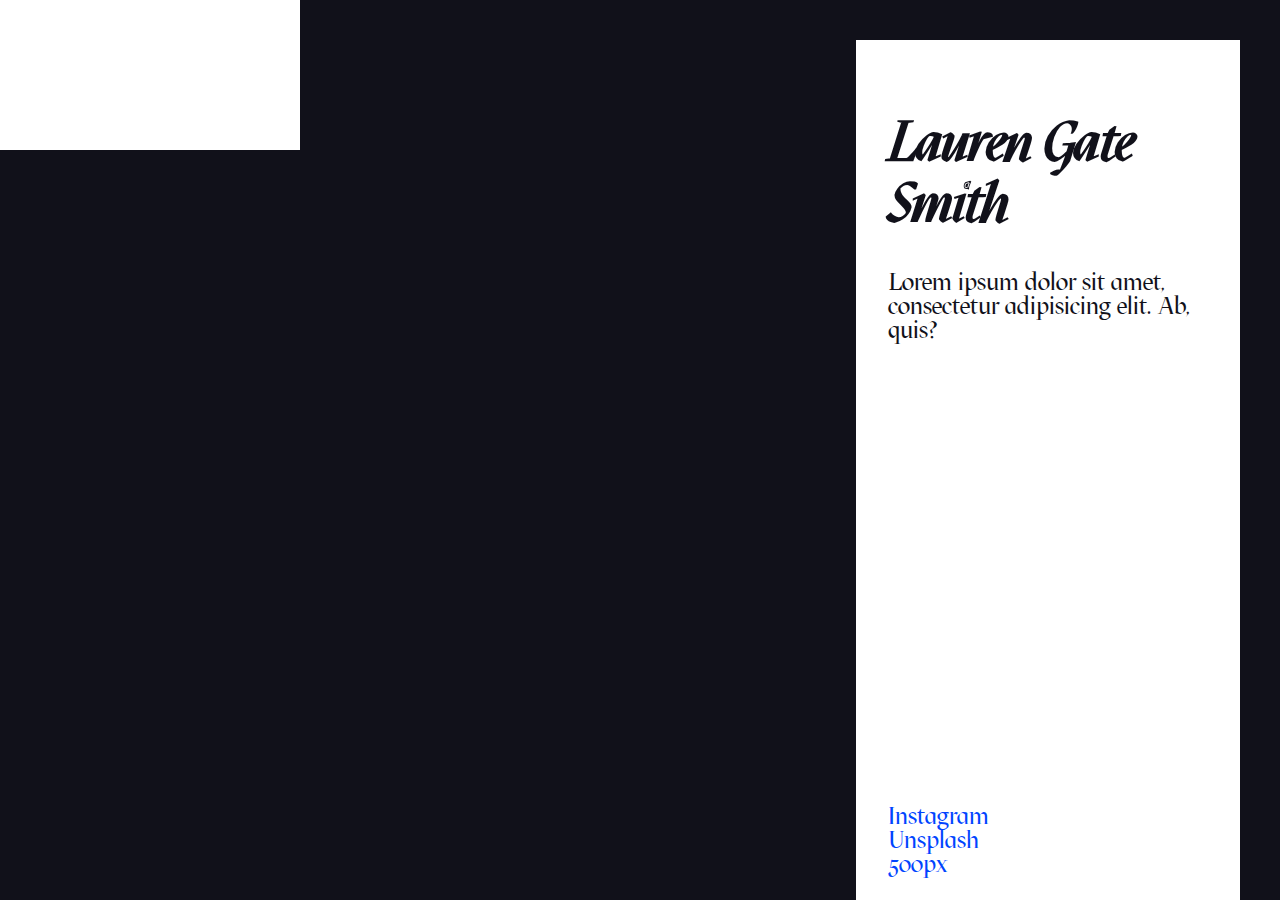
==== 02-kaleidoscope/index.html @ 41eb8d1a "Init kaleidoscope project, add readme.m" ====
<!doctype html>
<html lang="en">
<head>
    <meta charset="UTF-8">
    <meta name="viewport"
          content="width=device-width, user-scalable=no, initial-scale=1.0, maximum-scale=1.0, minimum-scale=1.0">
    <meta http-equiv="X-UA-Compatible" content="ie=edge">

    <link rel="stylesheet" href="styles.css">
    <title>Document</title>
</head>

<body>

<div class="canvas-holder">
    <canvas></canvas>
</div>

<div class="info">
    <header>
        <h1>Lauren Gate Smith</h1>
        <p>
            Lorem ipsum dolor sit amet, consectetur adipisicing elit. Ab, quis?
        </p>
    </header>

    <nav>
        <a href="#">Instagram</a>
        <a href="#">Unsplash</a>
        <a href="#">500px</a>
    </nav>
</div>

<script src="../js/glslcanvas.min.js"></script>
<script src="canvas.js"></script>

</body>
</html>
---- 02-kaleidoscope/styles.css ----
@font-face {
    font-family: 'Mazius Review';
    src: url('mazius-review-regular.woff2');
}

@font-face {
    font-family: 'Mazius Review';
    font-style: italic;
    src: url('mazius-review-extra-italic.woff2');
}

body {
    font-family: "Mazius Review";
    font-size: 24px;
    line-height: 1;

    background-color: #11111a;
    color: white;

}

div.info {
    position: fixed;
    top: 40px;
    right: 40px;
    width: 320px;
    height: calc(100vh - 96px);

    background-color: white;
    color: #11111a;
    padding: 32px;

    display: flex;
    flex-direction: column;
    justify-content: space-between;

}

h1 {
    font-size: 56px;
    font-style: italic;
    line-height: 1.1;
}

nav {
    display: flex;
    flex-direction: column;
}

nav a {
    color: #0044ff;
    text-decoration: none;
}

div.canvas-holder {
    position: fixed;
    top: 0;
    left: 0;
    width: 100%;
    hieght: 100%;
}
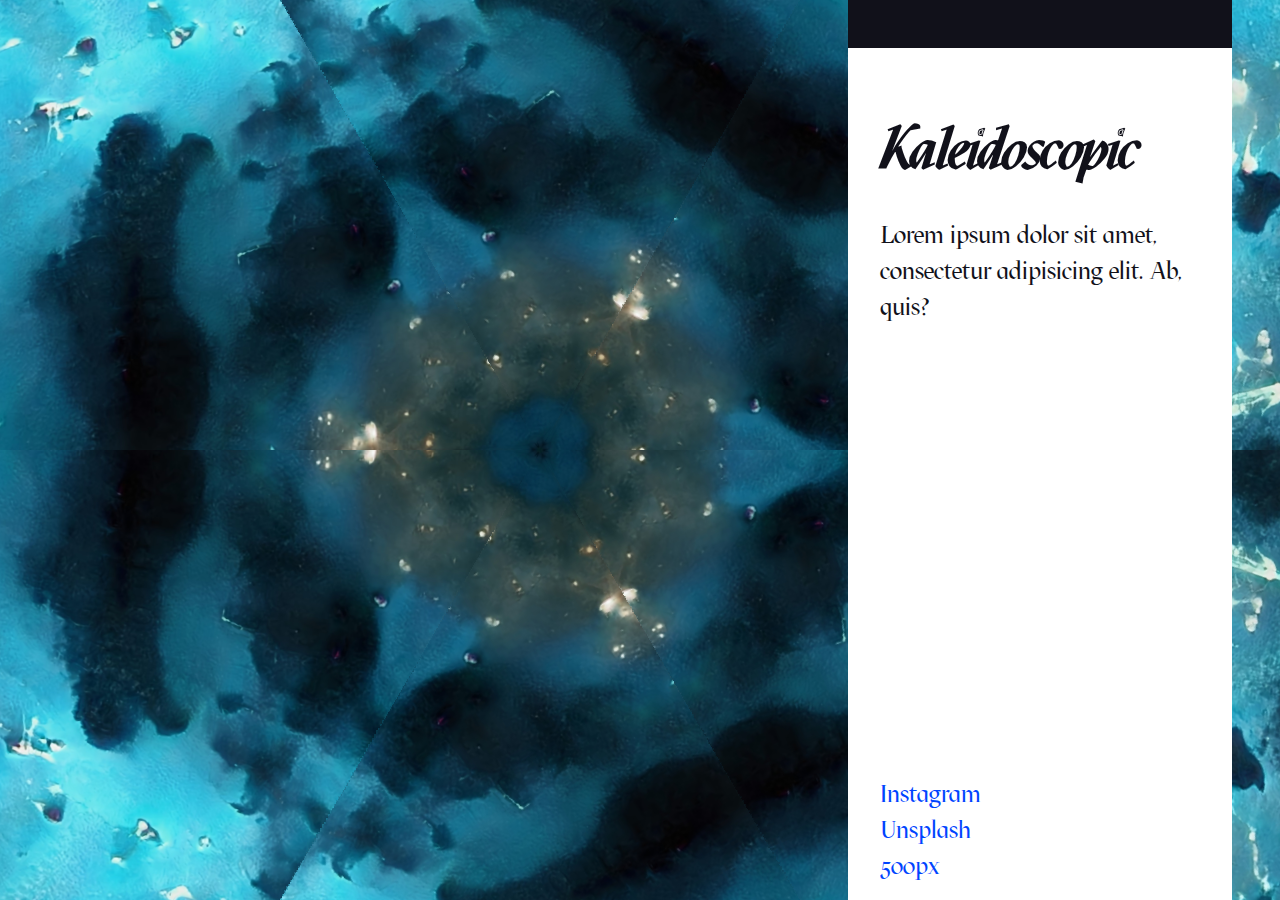
==== commit 1f05b505: "Kaleidoscope" ====
--- a/02-kaleidoscope/index.html
+++ b/02-kaleidoscope/index.html
@@ -13,12 +13,12 @@
 <body>
 
 <div class="canvas-holder">
-    <canvas></canvas>
+    <canvas width="700" height="700"></canvas>
 </div>
 
 <div class="info">
     <header>
-        <h1>Lauren Gate Smith</h1>
+        <h1>Kaleidoscopic</h1>
         <p>
             Lorem ipsum dolor sit amet, consectetur adipisicing elit. Ab, quis?
         </p>
--- a/02-kaleidoscope/styles.css
+++ b/02-kaleidoscope/styles.css
@@ -1,39 +1,36 @@
 @font-face {
-    font-family: 'Mazius Review';
-    src: url('mazius-review-regular.woff2');
+    font-family: Mazius Review;
+    src: url(mazius-review-regular.woff2);
 }
 
 @font-face {
-    font-family: 'Mazius Review';
+    font-family: Mazius Review;
     font-style: italic;
-    src: url('mazius-review-extra-italic.woff2');
+    src: url(mazius-review-extra-italic.woff2);
 }
 
+
 body {
-    font-family: "Mazius Review";
+    font-family: Mazius Review;
     font-size: 24px;
-    line-height: 1;
+    line-height: 1.5;
 
     background-color: #11111a;
-    color: white;
-
+    color: #11111a;
 }
 
 div.info {
     position: fixed;
-    top: 40px;
-    right: 40px;
+    top: 48px;
+    right: 48px;
     width: 320px;
     height: calc(100vh - 96px);
-
-    background-color: white;
-    color: #11111a;
+    background-color: #ffffff;
     padding: 32px;
 
     display: flex;
     flex-direction: column;
     justify-content: space-between;
-
 }
 
 h1 {
@@ -57,5 +54,13 @@
     top: 0;
     left: 0;
     width: 100%;
-    hieght: 100%;
+    height: 100vh;
+}
+
+div.canvas-holder canvas {
+position: fixed;
+    top: 50%;
+    left: 50%;
+    transform: translate(calc(-50% - 100px), -50%);
+
 }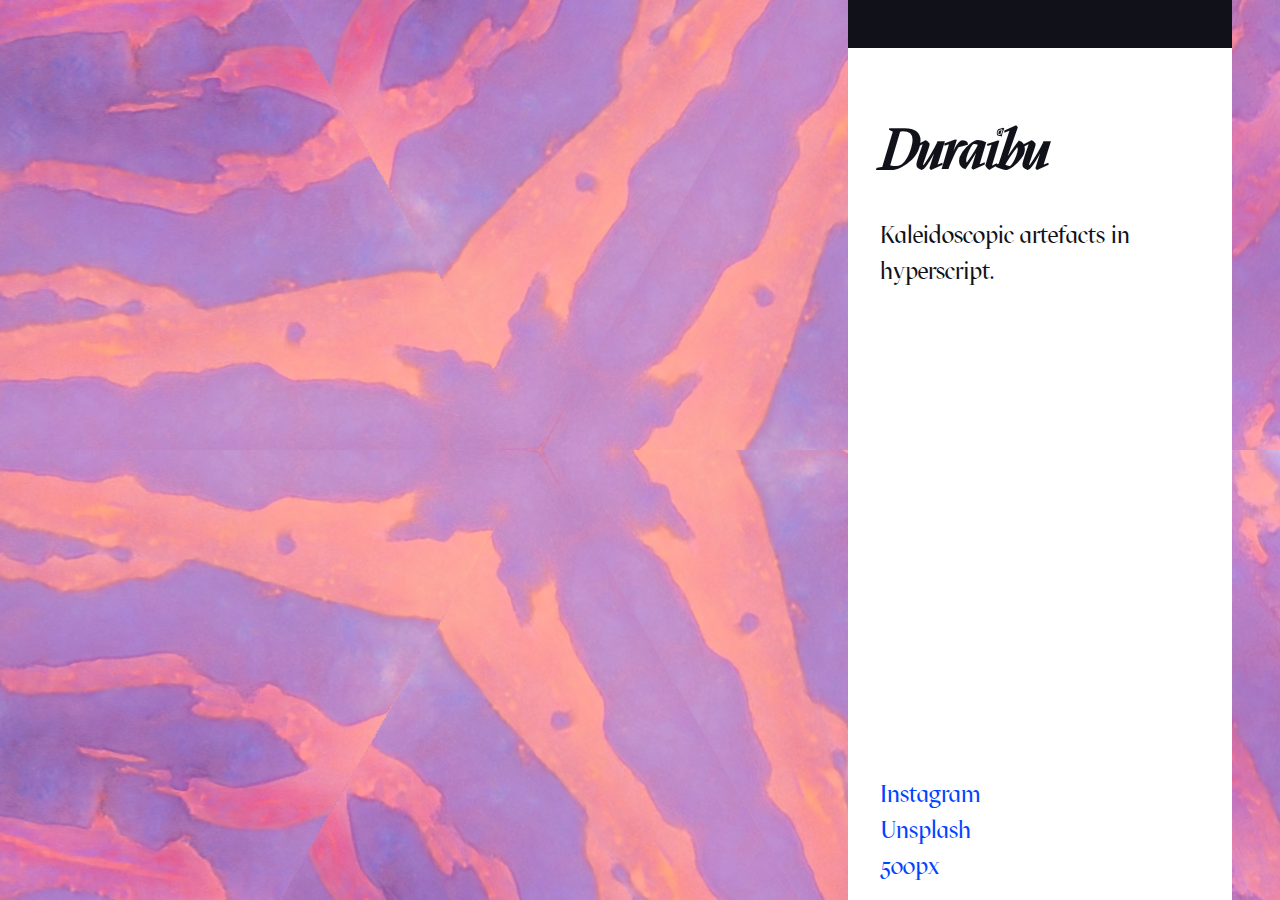
==== commit 742b8449: "onClick" ====
--- a/02-kaleidoscope/index.html
+++ b/02-kaleidoscope/index.html
@@ -18,9 +18,9 @@
 
 <div class="info">
     <header>
-        <h1>Kaleidoscopic</h1>
+        <h1>Duraibu</h1>
         <p>
-            Lorem ipsum dolor sit amet, consectetur adipisicing elit. Ab, quis?
+            Kaleidoscopic artefacts in hyperscript.
         </p>
     </header>
 
@@ -32,6 +32,7 @@
 </div>
 
 <script src="../js/glslcanvas.min.js"></script>
+<script src="images.js"></script>
 <script src="canvas.js"></script>
 
 </body>
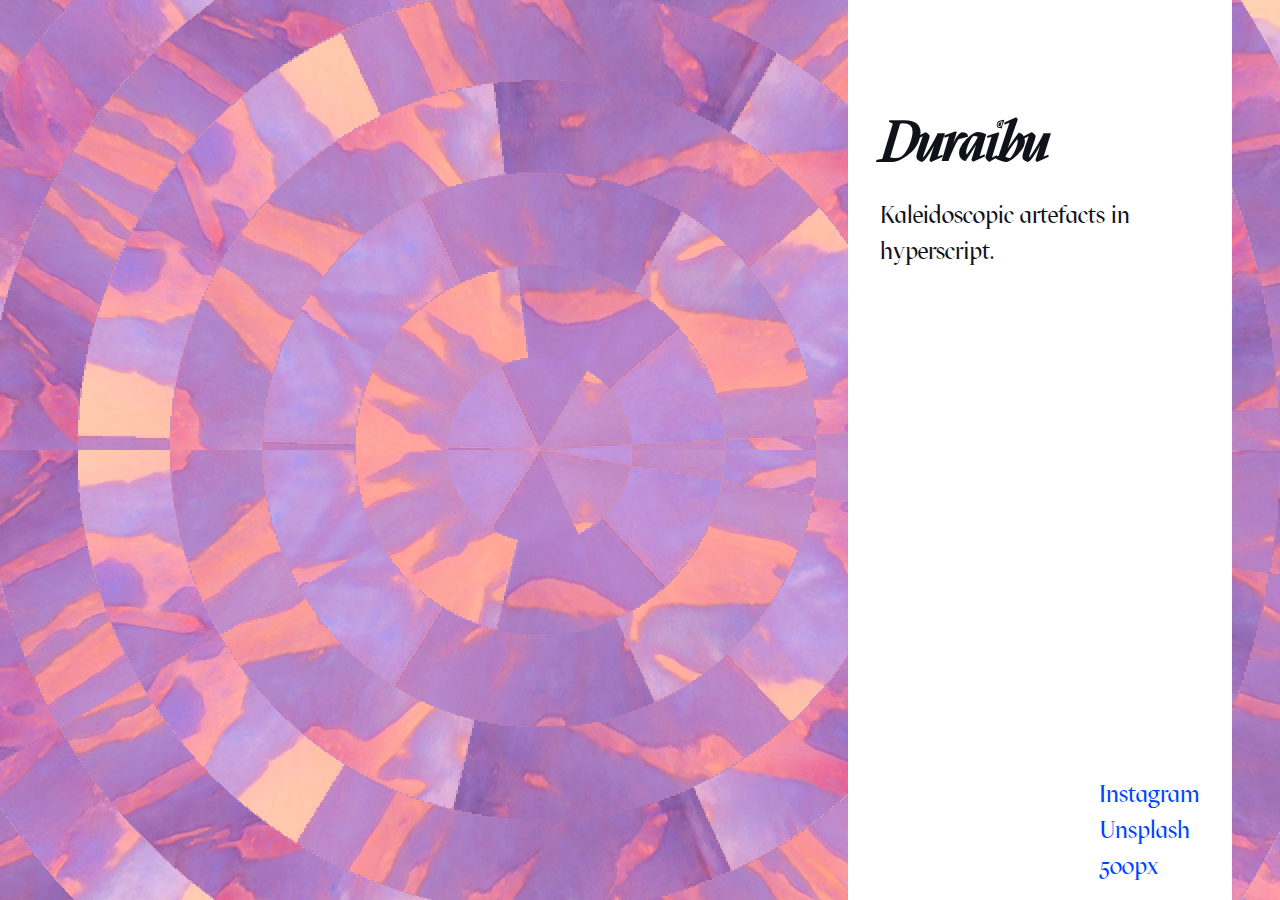
==== commit 7a0e8845: "css mobile" ====
--- a/02-kaleidoscope/index.html
+++ b/02-kaleidoscope/index.html
@@ -19,9 +19,9 @@
 <div class="info">
     <header>
         <h1>Duraibu</h1>
-        <p>
+        <div class="grid-b"><p>
             Kaleidoscopic artefacts in hyperscript.
-        </p>
+        </p></div>
     </header>
 
     <nav>
--- a/02-kaleidoscope/styles.css
+++ b/02-kaleidoscope/styles.css
@@ -12,37 +12,99 @@
 
 body {
     font-family: Mazius Review;
-    font-size: 24px;
+    font-size: 16px;
     line-height: 1.5;
-
-    background-color: #11111a;
     color: #11111a;
 }
 
+@media screen and (min-width: 740px) {
+    body {
+        font-size: 24px;
+        line-height: 1.5;
+    }
+}
+
+::selection {
+    color: #11111a;;
+}
+
 div.info {
+    display: flex;
+    flex-direction: column;
     position: fixed;
     top: 48px;
     right: 48px;
-    width: 320px;
-    height: calc(100vh - 96px);
+    width: calc(100vw - 48px);
     background-color: #ffffff;
-    padding: 32px;
-
-    display: flex;
-    flex-direction: column;
-    justify-content: space-between;
+    padding-bottom: 12px;
 }
 
+@media screen and (min-width: 740px) {
+    div.info {
+        position: fixed;
+        top: 48px;
+        right: 48px;
+        width: 320px;
+        height: calc(100vh - 96px);
+        background-color: #ffffff;
+        padding: 32px;
+
+        display: flex;
+        flex-direction: column;
+        justify-content: space-between;
+    }
+}
+
+
 h1 {
-    font-size: 56px;
+    position: relative;
+    padding-left: 18px;
+    top: -8px;
+    grid-area: A;
+    font-size: 36px;
     font-style: italic;
-    line-height: 1.1;
+}
+
+@media screen and (min-width: 740px) {
+    h1 {
+        padding-left: 0;
+        font-size: 56px;
+        font-style: italic;
+        line-height: 1.1;
+    }
+}
+
+p {
+    position: relative;
+    top: -20px;
+    padding-left: 18px;
+    grid-area: B;
+    display: inline;
+    column-span: all;
+}
+
+@media screen and (min-width: 740px) {
+    p {
+        padding-left: 0;
+        display: flex;
+        flex-direction: column;
+    }
 }
 
 nav {
-    display: flex;
-    flex-direction: column;
+    padding-right: 24px;
+    display: inline;
+    align-self: end;
 }
+
+@media screen and (min-width: 740px) {
+    nav {
+        display: flex;
+        flex-direction: column;
+        padding-right: 0;
+    }
+}
+
 
 nav a {
     color: #0044ff;
@@ -58,9 +120,9 @@
 }
 
 div.canvas-holder canvas {
-position: fixed;
+    position: fixed;
     top: 50%;
     left: 50%;
     transform: translate(calc(-50% - 100px), -50%);
 
-}+}
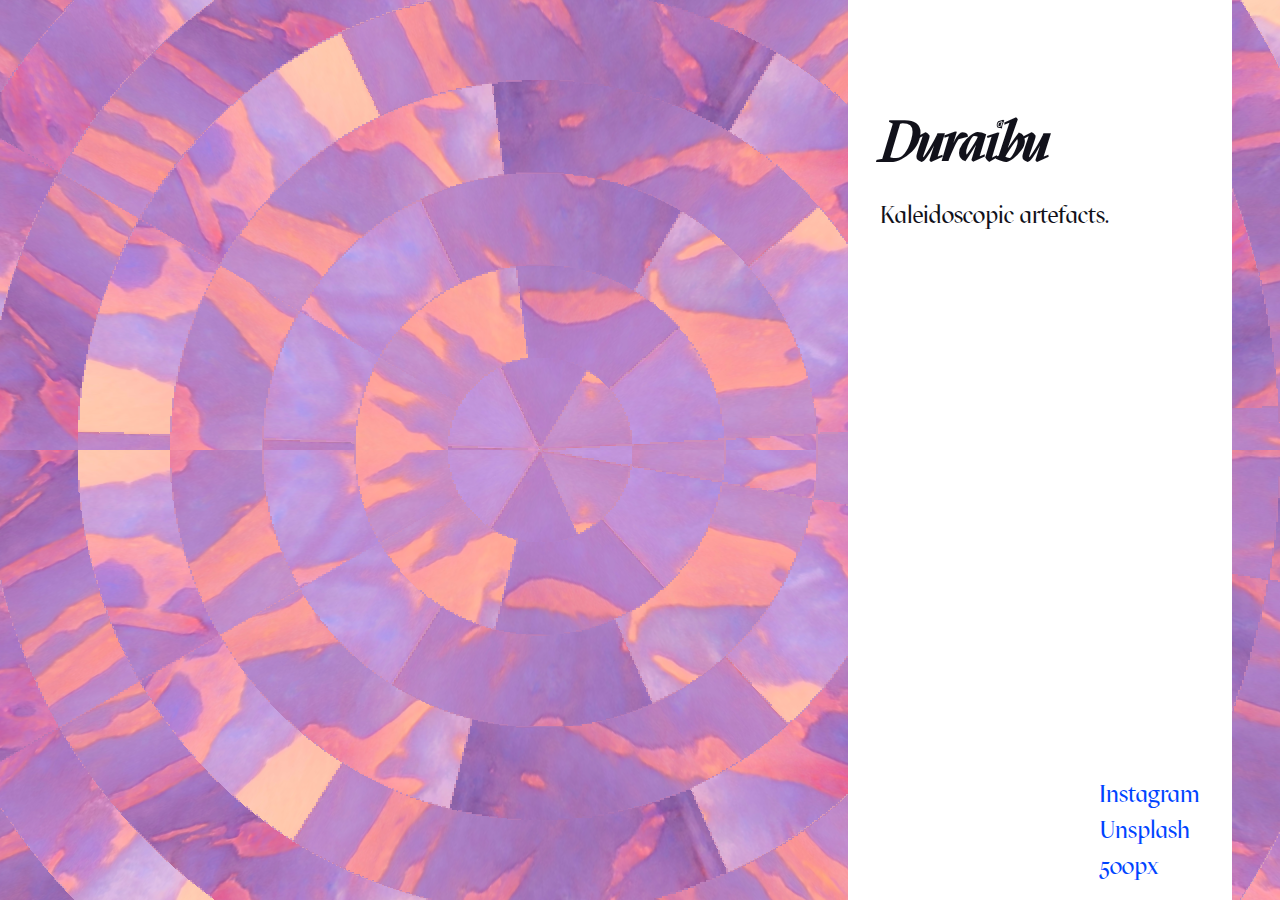
==== commit b651ddf0: "Update index.html" ====
--- a/02-kaleidoscope/index.html
+++ b/02-kaleidoscope/index.html
@@ -20,7 +20,7 @@
     <header>
         <h1>Duraibu</h1>
         <div class="grid-b"><p>
-            Kaleidoscopic artefacts in hyperscript.
+            Kaleidoscopic artefacts.
         </p></div>
     </header>
 
@@ -36,4 +36,4 @@
 <script src="canvas.js"></script>
 
 </body>
-</html>+</html>
--- a/02-kaleidoscope/styles.css
+++ b/02-kaleidoscope/styles.css
@@ -9,12 +9,18 @@
     src: url(mazius-review-extra-italic.woff2);
 }
 
-
 body {
     font-family: Mazius Review;
-    font-size: 16px;
+    font-size: 12px;
     line-height: 1.5;
     color: #11111a;
+}
+
+@media screen and (min-width: 540px) {
+    body {
+        font-size: 16px;
+        line-height: 1.5;
+    }
 }
 
 @media screen and (min-width: 740px) {
@@ -61,8 +67,19 @@
     padding-left: 18px;
     top: -8px;
     grid-area: A;
-    font-size: 36px;
+    font-size: 24px;
     font-style: italic;
+}
+
+@media screen and (min-width: 540px) {
+    h1 {
+        position: relative;
+        padding-left: 18px;
+        top: -8px;
+        grid-area: A;
+        font-size: 36px;
+        font-style: italic;
+    }
 }
 
 @media screen and (min-width: 740px) {
@@ -92,6 +109,7 @@
 }
 
 nav {
+    position: relative;
     padding-right: 24px;
     display: inline;
     align-self: end;
